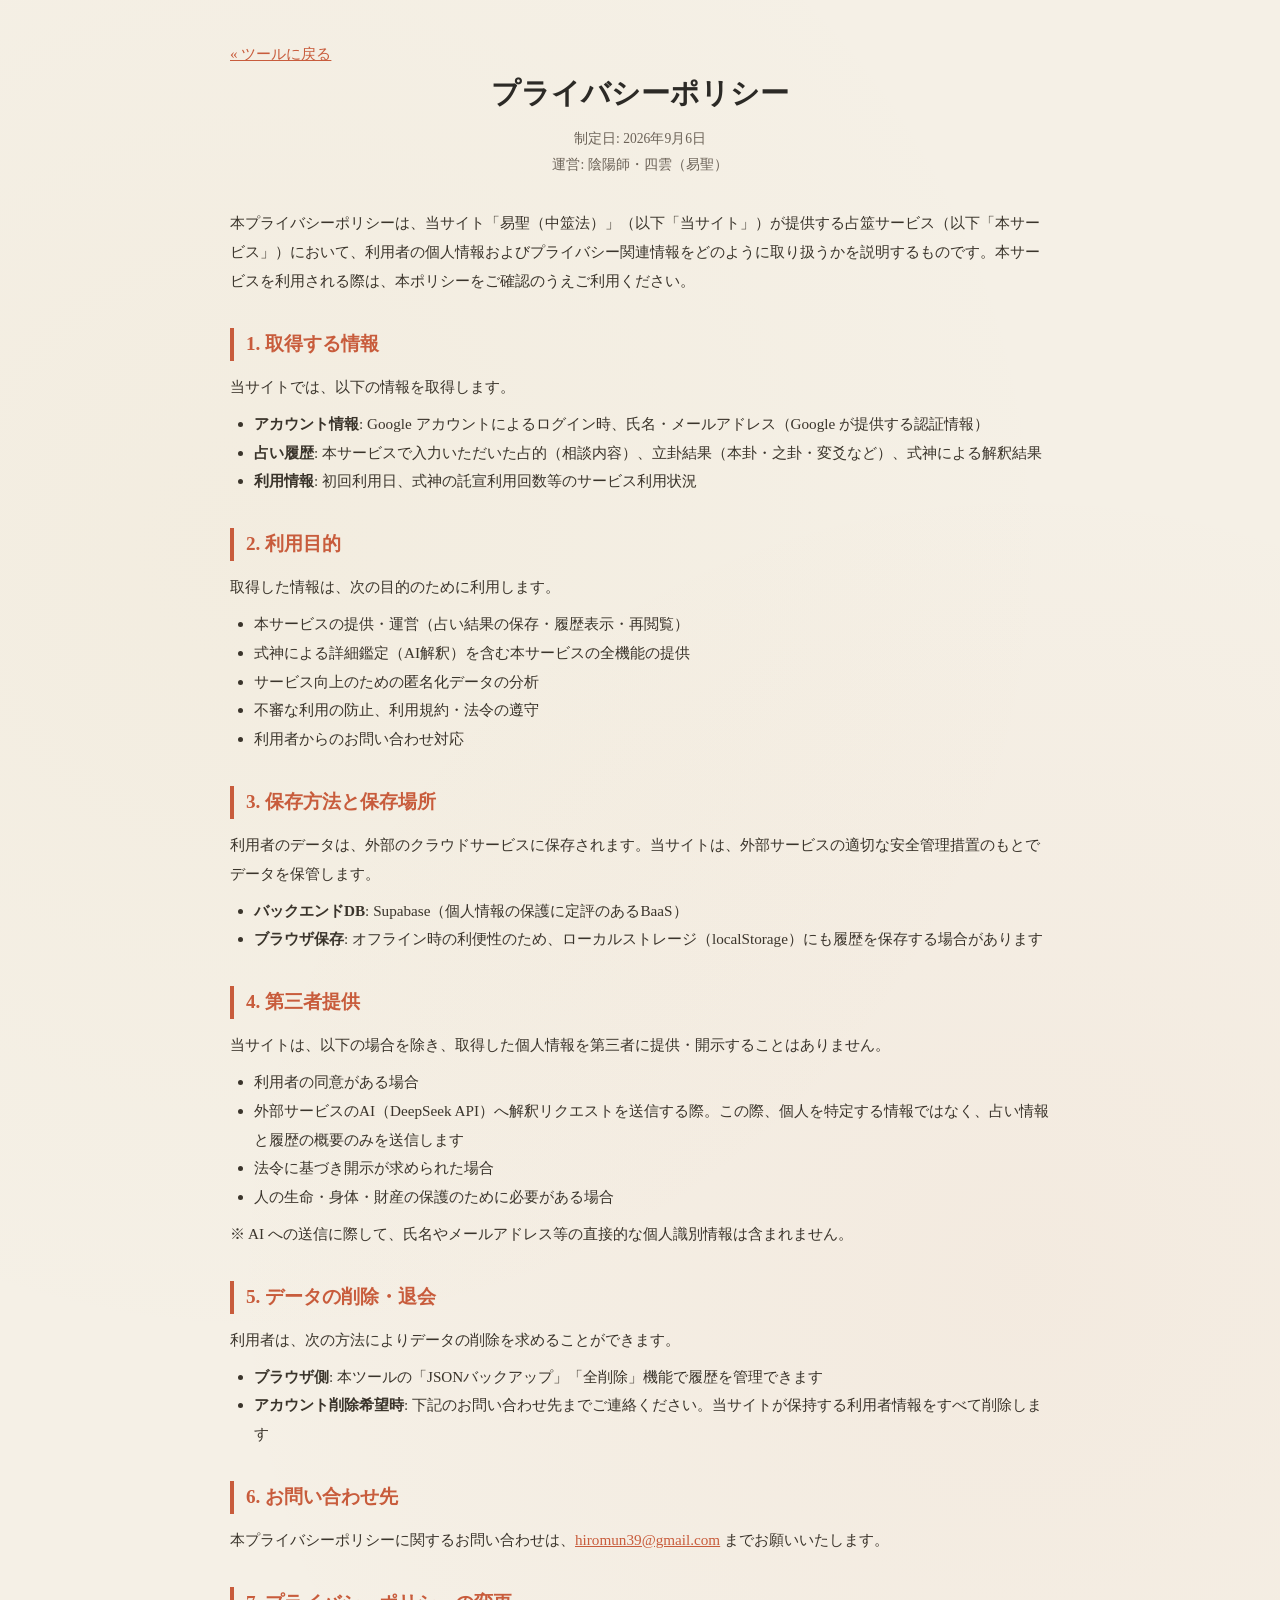
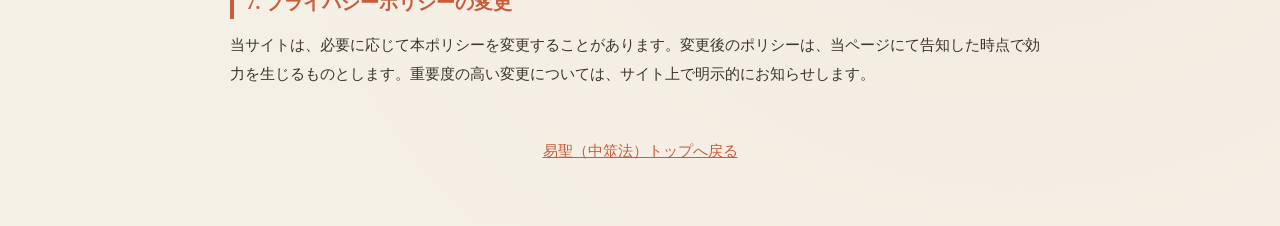
==== privacy.html @ 3078b466 "Google OAuth公開対応: プライバシーポリシー・利用規約ページ追加、フッターリンク追加" ====
<!DOCTYPE html>
<html lang="ja">
<head>
<meta charset="UTF-8">
<meta name="viewport" content="width=device-width, initial-scale=1.0">
<title>プライバシーポリシー - 易聖（中筮法）</title>
<link rel="stylesheet" href="css/style.css">
</head>
<body>
<div class="legal-page">
<p><a href="./">&laquo; ツールに戻る</a></p>
<h1>プライバシーポリシー</h1>
<p class="updated">制定日: 2026年9月6日<br>運営: 陰陽師・四雲（易聖）</p>
<p>本プライバシーポリシーは、当サイト「易聖（中筮法）」（以下「当サイト」）が提供する占筮サービス（以下「本サービス」）において、利用者の個人情報およびプライバシー関連情報をどのように取り扱うかを説明するものです。本サービスを利用される際は、本ポリシーをご確認のうえご利用ください。</p>
<h2>1. 取得する情報</h2>
<p>当サイトでは、以下の情報を取得します。</p>
<ul>
<li><strong>アカウント情報</strong>: Google アカウントによるログイン時、氏名・メールアドレス（Google が提供する認証情報）</li>
<li><strong>占い履歴</strong>: 本サービスで入力いただいた占的（相談内容）、立卦結果（本卦・之卦・変爻など）、式神による解釈結果</li>
<li><strong>利用情報</strong>: 初回利用日、式神の託宣利用回数等のサービス利用状況</li>
</ul>
<h2>2. 利用目的</h2>
<p>取得した情報は、次の目的のために利用します。</p>
<ul>
<li>本サービスの提供・運営（占い結果の保存・履歴表示・再閲覧）</li>
<li>式神による詳細鑑定（AI解釈）を含む本サービスの全機能の提供</li>
<li>サービス向上のための匿名化データの分析</li>
<li>不審な利用の防止、利用規約・法令の遵守</li>
<li>利用者からのお問い合わせ対応</li>
</ul>
<h2>3. 保存方法と保存場所</h2>
<p>利用者のデータは、外部のクラウドサービスに保存されます。当サイトは、外部サービスの適切な安全管理措置のもとでデータを保管します。</p>
<ul>
<li><strong>バックエンドDB</strong>: Supabase（個人情報の保護に定評のあるBaaS）</li>
<li><strong>ブラウザ保存</strong>: オフライン時の利便性のため、ローカルストレージ（localStorage）にも履歴を保存する場合があります</li>
</ul>
<h2>4. 第三者提供</h2>
<p>当サイトは、以下の場合を除き、取得した個人情報を第三者に提供・開示することはありません。</p>
<ul>
<li>利用者の同意がある場合</li>
<li>外部サービスのAI（DeepSeek API）へ解釈リクエストを送信する際。この際、個人を特定する情報ではなく、占い情報と履歴の概要のみを送信します</li>
<li>法令に基づき開示が求められた場合</li>
<li>人の生命・身体・財産の保護のために必要がある場合</li>
</ul>
<p>※ AI への送信に際して、氏名やメールアドレス等の直接的な個人識別情報は含まれません。</p>
<h2>5. データの削除・退会</h2>
<p>利用者は、次の方法によりデータの削除を求めることができます。</p>
<ul>
<li><strong>ブラウザ側</strong>: 本ツールの「JSONバックアップ」「全削除」機能で履歴を管理できます</li>
<li><strong>アカウント削除希望時</strong>: 下記のお問い合わせ先までご連絡ください。当サイトが保持する利用者情報をすべて削除します</li>
</ul>
<h2>6. お問い合わせ先</h2>
<p>本プライバシーポリシーに関するお問い合わせは、<a href="mailto:hiromun39@gmail.com">hiromun39@gmail.com</a> までお願いいたします。</p>
<h2>7. プライバシーポリシーの変更</h2>
<p>当サイトは、必要に応じて本ポリシーを変更することがあります。変更後のポリシーは、当ページにて告知した時点で効力を生じるものとします。重要度の高い変更については、サイト上で明示的にお知らせします。</p>
<p class="back-link"><a href="./">易聖（中筮法）トップへ戻る</a></p>
</div>
</body>
</html>
---- css/style.css ----
/* ============ 法務ページ（プライバシー・規約） ============ */
.legal-page { max-width: 860px; margin: 0 auto; padding: 40px 20px 60px; }
.legal-page h1 { text-align: center; color: var(--sumi); font-size: 1.8em; margin-bottom: 8px; }
.legal-page .updated { text-align: center; color: var(--text-sub); font-size: 0.85em; margin-bottom: 32px; }
.legal-page h2 { color: var(--shu); font-size: 1.2em; margin-top: 32px; margin-bottom: 12px; border-left: 4px solid var(--shu); padding-left: 12px; }
.legal-page p, .legal-page li { color: var(--text); font-size: 0.95em; line-height: 1.9; }
.legal-page ul { padding-left: 24px; margin: 8px 0; }
.legal-page a { color: var(--shu); }
.legal-page .back-link { display: block; text-align: center; margin-top: 48px; }

/* =========================================
   中筮法 - 和風スタイル
   墨・朱・金を基調とした落ち着いたデザイン
   ========================================= */

:root {
  --sumi: #2c2a26;        /* 墨 */
  --sumi-light: #4a453e;
  --shu: #c85c3c;         /* 朱 */
  --kin: #b8963e;         /* 金 */
  --washi: #f5f0e6;       /* 和紙 */
  --washi-dark: #e8e0d0;
  --text: #3a342b;
  --text-sub: #6b6257;
  --hen: #a82b2b;         /* 変爻色 */
  --good: #2d6a4f;        /* 吉 */
  --bad: #a82b2b;         /* 凶 */
}

* {
  margin: 0;
  padding: 0;
  box-sizing: border-box;
}

body {
  font-family: "Hiragino Mincho ProN", "Yu Mincho", "MS Mincho", serif;
  background-color: var(--washi);
  background-image:
    radial-gradient(circle at 20% 30%, rgba(184,150,62,0.04) 0%, transparent 50%),
    radial-gradient(circle at 80% 70%, rgba(200,92,60,0.04) 0%, transparent 50%);
  color: var(--text);
  line-height: 1.7;
  min-height: 100vh;
}

.container {
  max-width: 860px;
  margin: 0 auto;
  padding: 20px 16px 60px;
}

/* ---------- ヘッダー ---------- */
.header {
  display: flex;
  align-items: center;
  justify-content: space-between;
  flex-wrap: wrap;
  gap: 10px;
  text-align: center;
  padding: 40px 20px 30px;
  border-bottom: 2px solid var(--sumi);
  margin-bottom: 30px;
  position: relative;
}

.header::after {
  content: "";
  position: absolute;
  bottom: -2px;
  left: 50%;
  transform: translateX(-50%);
  width: 60px;
  height: 4px;
  background: var(--shu);
}

.header-title {
  flex: 1;
  min-width: 200px;
}

.title {
  display: flex;
  align-items: baseline;
  justify-content: flex-start;
  gap: 20px;
  color: var(--sumi);
  font-weight: 700;
}

/* 商標（易聖）：左端・大きく・朱色 */
.brand-name {
  font-size: 2.7rem;
  letter-spacing: 0.4em;
  color: var(--shu);
  font-weight: 700;
  line-height: 1;
}

/* サービス名（中筮法）：易聖より小さく・色は墨のまま */
.title-sub {
  font-size: 1.6rem;
  letter-spacing: 0.5em;
  text-indent: 0.5em; /* 字間補正 */
  color: var(--sumi);
  font-weight: 700;
  line-height: 1.2;
}

.subtitle {
  margin-top: 8px;
  font-size: 0.95rem;
  color: var(--text-sub);
  letter-spacing: 0.2em;
}

.auth-area {
  display: flex;
  align-items: center;
  gap: 8px;
  flex-shrink: 0;
}

.auth-user {
  font-size: 0.85rem;
  color: var(--text);
  background: var(--washi-dark);
  border: 1px solid var(--kin);
  border-radius: 20px;
  padding: 4px 12px;
}

.btn-auth {
  background: var(--kin);
  color: #fff;
  border: none;
  border-radius: 20px;
  padding: 6px 16px;
  font-size: 0.9rem;
  cursor: pointer;
  transition: opacity 0.2s;
}

.btn-auth:hover {
  opacity: 0.85;
}

.btn-auth-out {
  background: transparent;
  color: var(--text-sub);
  border: 1px solid var(--text-sub);
  border-radius: 20px;
  padding: 6px 16px;
  font-size: 0.9rem;
  cursor: pointer;
  transition: opacity 0.2s;
}

.btn-auth-out:hover {
  opacity: 0.7;
}

/* ---------- データステータス ---------- */
.data-status {
  text-align: center;
  font-size: 0.85rem;
  color: var(--text-sub);
  margin-bottom: 20px;
}

.data-status.loaded {
  color: var(--good);
}

/* ---------- 占的入力 ---------- */
.fortune-input {
  margin-bottom: 20px;
  padding: 14px 16px;
  background: var(--washi);
  border: 1px solid var(--washi-dark);
  border-radius: 6px;
}

.fortune-input label {
  display: block;
  font-size: 0.95rem;
  color: var(--text);
  margin-bottom: 8px;
  letter-spacing: 0.08em;
}

.fortune-input .input-note {
  font-size: 0.8rem;
  color: var(--text-sub);
  margin-left: 6px;
}

.fortune-input textarea {
  width: 100%;
  min-height: 70px;
  padding: 10px 12px;
  border: 1px solid var(--washi-dark);
  border-radius: 6px;
  font-family: inherit;
  font-size: 0.95rem;
  line-height: 1.7;
  background: #fffef9;
  color: var(--text);
  resize: vertical;
  transition: border-color 0.2s;
}

.fortune-input textarea:focus {
  outline: none;
  border-color: var(--shu);
  box-shadow: 0 0 0 2px rgba(200,92,60,0.1);
}

.input-counter {
  text-align: right;
  font-size: 0.8rem;
  color: var(--text-sub);
  margin-top: 6px;
}

.input-counter.near-limit {
  color: var(--shu);
}

/* ---------- セクション ---------- */
.section {
  background: #fffef9;
  border: 1px solid var(--washi-dark);
  border-radius: 8px;
  padding: 24px 28px;
  margin-bottom: 28px;
  box-shadow: 0 2px 8px rgba(44,42,38,0.06);
}

.section h2 {
  font-size: 1.3rem;
  color: var(--sumi);
  border-left: 4px solid var(--shu);
  padding-left: 12px;
  margin-bottom: 18px;
  letter-spacing: 0.15em;
}

.section h3 {
  font-size: 1.05rem;
  color: var(--sumi);
  margin: 20px 0 10px;
}

.section p {
  margin-bottom: 12px;
}

/* ---------- 説明テーブル ---------- */
.rule-table {
  overflow-x: auto;
  margin-top: 16px;
}

.rule-table table {
  width: 100%;
  max-width: 420px;
  margin: 0 auto;
  border-collapse: collapse;
  font-size: 0.95rem;
}

.rule-table th {
  background: var(--sumi);
  color: #f5f0e6;
  padding: 8px 12px;
  font-weight: normal;
}

.rule-table td {
  border: 1px solid var(--washi-dark);
  padding: 8px 12px;
  text-align: center;
}

.rule-table th:first-child {
  border-radius: 4px 0 0 0;
}

.hen {
  color: var(--hen);
  font-weight: bold;
}

/* ---------- コインエリア ---------- */
.coin-area {
  display: flex;
  align-items: center;
  justify-content: center;
  gap: 24px;
  padding: 20px;
  min-height: 140px;
  flex-wrap: wrap;
}

.coins {
  display: flex;
  gap: 12px;
}

.coin {
  width: 60px;
  height: 60px;
  border-radius: 50%;
  background: radial-gradient(circle at 35% 30%, #d4b860, #a88330 70%);
  border: 3px solid #8a6a20;
  display: flex;
  align-items: center;
  justify-content: center;
  font-size: 1.2rem;
  font-weight: bold;
  color: #5a4a10;
  box-shadow: 0 4px 8px rgba(0,0,0,0.25), inset 0 2px 4px rgba(255,255,255,0.3);
  transition: transform 0.1s;
}

.coin.flipping {
  animation: coin-flip 0.5s ease-in-out;
}

.coin.head {
  background: radial-gradient(circle at 35% 30%, #e8d070, #b8963e 70%);
}

.coin.tail {
  background: radial-gradient(circle at 35% 30%, #8a8a80, #5a5a50 70%);
}

@keyframes coin-flip {
  0% { transform: rotateY(0deg) scale(1); }
  50% { transform: rotateY(360deg) scale(0.8); }
  100% { transform: rotateY(720deg) scale(1); }
}

.yao-result {
  font-size: 2.2rem;
  min-width: 80px;
  text-align: center;
  border: 2px solid var(--washi-dark);
  border-radius: 8px;
  padding: 8px 16px;
  background: var(--washi);
  color: var(--text-sub);
  transition: all 0.3s;
}

.yao-result.active {
  border-color: var(--shu);
  color: var(--sumi);
  box-shadow: 0 2px 12px rgba(200,92,60,0.15);
}

/* ---------- ボタン ---------- */
.controls {
  display: flex;
  justify-content: center;
  gap: 12px;
  margin-top: 16px;
  flex-wrap: wrap;
}

.btn {
  font-family: inherit;
  font-size: 1rem;
  padding: 12px 28px;
  border: none;
  border-radius: 6px;
  cursor: pointer;
  transition: all 0.2s;
  letter-spacing: 0.1em;
}

.btn:disabled {
  opacity: 0.4;
  cursor: not-allowed;
}

.btn-primary {
  background: var(--shu);
  color: #fff;
  box-shadow: 0 3px 6px rgba(200,92,60,0.3);
}

.btn-primary:hover:not(:disabled) {
  background: #b04e30;
  transform: translateY(-1px);
}

.btn-secondary {
  background: var(--washi-dark);
  color: var(--text);
}

.btn-secondary:hover:not(:disabled) {
  background: #d8d0c0;
}

.btn-reset {
  background: #e8e0d0;
  color: var(--text-sub);
}

.btn-reset:hover:not(:disabled) {
  background: #d8d0c0;
}

.btn-ai {
  background: var(--kin);
  color: #fff;
}

.btn-ai:hover:not(:disabled) {
  background: #a0822e;
}

/* ---------- 進捗表示 ---------- */
.progress {
  margin-top: 24px;
}

.progress-label {
  text-align: center;
  font-size: 0.85rem;
  color: var(--text-sub);
  margin-bottom: 8px;
  letter-spacing: 0.2em;
}

.yao-slots {
  display: flex;
  justify-content: center;
  gap: 6px;
  flex-wrap: wrap;
}

.yao-slot {
  width: 56px;
  height: 40px;
  border: 1px solid var(--washi-dark);
  background: #fffef9;
  border-radius: 4px;
  display: flex;
  flex-direction: column;
  align-items: center;
  justify-content: center;
  font-size: 0.7rem;
  color: var(--text-sub);
  transition: all 0.3s;
}

.yao-slot .bar {
  width: 28px;
  height: 8px;
  border-radius: 2px;
  margin: 3px 0;
}

.yao-slot .bar.old {
  background: var(--hen);
  position: relative;
}

.yao-slot .bar.old::after {
  content: "●";
  position: absolute;
  right: -6px;
  top: 50%;
  transform: translateY(-50%);
  font-size: 8px;
  color: var(--hen);
}

.yao-slot.filled {
  border-color: var(--sumi);
  background: var(--washi);
}

/* ---------- 結果表示 ---------- */
.result-card {
  border: 1px solid var(--washi-dark);
  border-radius: 8px;
  padding: 20px;
  margin-bottom: 16px;
  background: #fffef9;
}

.result-card h3 {
  color: var(--shu);
  border-bottom: 1px solid var(--washi-dark);
  padding-bottom: 8px;
  margin-bottom: 12px;
}

.kua-header {
  display: flex;
  align-items: center;
  gap: 16px;
  margin-bottom: 8px;
}

.kua-symbol {
  font-size: 2.2rem;
  line-height: 1;
}

.kua-name {
  font-size: 1.3rem;
  font-weight: bold;
  color: var(--sumi);
}

.kua-number {
  font-size: 0.8rem;
  color: var(--text-sub);
  background: var(--washi);
  padding: 2px 10px;
  border-radius: 10px;
}

.kua-line {
  font-family: monospace;
  font-size: 1.1rem;
  letter-spacing: 0.3em;
  color: var(--text-sub);
  margin-top: 4px;
}

.yin-yang-info {
  display: flex;
  flex-direction: column;
  gap: 4px;
  font-size: 0.9rem;
}

.henyo-row {
  background: #faf6ee;
  border-left: 3px solid var(--hen);
  padding: 10px 14px;
  border-radius: 0 6px 6px 0;
  margin: 8px 0;
  font-size: 0.95rem;
  color: var(--hen);
}

/* ---------- 変卦グリッド ---------- */
.kua-grid {
  display: grid;
  grid-template-columns: 1fr;
  gap: 14px;
  margin-top: 12px;
}

@media (min-width: 640px) {
  .kua-grid {
    grid-template-columns: 1fr 1fr;
  }
}

/* ---------- 本卦 一言お告げ ---------- */
.kua-catch {
  background: linear-gradient(135deg, #faf3e3, #f5e8c8);
  border: 1px solid var(--kin);
  border-left: 4px solid var(--shu);
  border-radius: 6px;
  padding: 12px 14px;
  margin: 10px 0;
  font-size: 1rem;
  font-weight: bold;
  color: var(--sumi);
}

/* ---------- AIモック解釈 ---------- */
.ai-mock {
  line-height: 1.9;
}

.ai-mock p {
  margin-bottom: 10px;
}

.ai-kami {
  font-size: 1.2rem;
  font-weight: bold;
  color: var(--shu);
  border-bottom: 2px solid var(--kin);
  padding-bottom: 8px;
  margin-bottom: 14px !important;
  letter-spacing: 0.15em;
}

.ai-lead {
  font-size: 1.05rem;
  font-weight: bold;
  color: var(--sumi);
}

.ai-catch {
  background: #faf3e3;
  border-left: 3px solid var(--kin);
  padding: 8px 12px;
  border-radius: 0 6px 6px 0;
  font-weight: bold;
  color: var(--sumi);
}

.ai-kambun {
  font-size: 1.1rem;
  font-weight: bold;
  color: var(--sumi);
  font-style: italic;
}

.ai-gendai {
  color: var(--text-sub);
}

.ai-yao {
  background: var(--washi);
  border-radius: 6px;
  padding: 12px 14px;
  margin: 10px 0;
}

.ai-yao-label {
  font-size: 0.85rem;
  color: var(--shu);
  font-weight: bold;
  margin-bottom: 4px;
}

.ai-future {
  background: #f0f7f0;
  border-left: 3px solid var(--good);
  padding: 10px 14px;
  border-radius: 0 6px 6px 0;
  font-weight: bold;
  color: var(--good);
  margin-top: 14px;
}

.ai-disclaimer {
  background: #faf6ee;
  border: 1px dashed var(--kin);
  border-radius: 6px;
  padding: 12px 14px;
  margin-top: 16px;
  font-size: 0.85rem;
  color: var(--text-sub);
  text-align: center;
}

.ai-disclaimer p {
  margin-bottom: 4px !important;
}

/* ---------- 変卦折りたたみ ---------- */
.henkaku-fold {
  margin-top: 8px;
}

.fold-toggle {
  width: 100%;
  font-family: inherit;
  font-size: 0.95rem;
  padding: 12px 16px;
  background: var(--washi);
  border: 1px solid var(--washi-dark);
  border-left: 4px solid var(--kin);
  border-radius: 6px;
  cursor: pointer;
  color: var(--text);
  text-align: left;
  letter-spacing: 0.08em;
  transition: background 0.2s;
}

.fold-toggle:hover {
  background: #f0ead9;
}

.fold-icon {
  display: inline-block;
  margin-right: 6px;
  color: var(--kin);
  transition: transform 0.2s;
}

.fold-body {
  margin-top: 4px;
  display: none; /* 初期状態では折りたたむ */
}

/* ---------- 神託見出し ---------- */
.yaoji-oracle {
  background: linear-gradient(135deg, #faf3e3, #f5e8c8);
  border: 1px solid var(--kin);
  border-radius: 6px;
  padding: 10px 16px;
  margin: 12px 0;
  font-size: 1.05rem;
  font-weight: bold;
  color: var(--sumi);
  text-align: center;
  letter-spacing: 0.1em;
}

/* ---------- 爻辞 ---------- */
.yaoji-card {
  border: 1px solid var(--washi-dark);
  border-radius: 8px;
  padding: 18px;
  margin-bottom: 12px;
  background: #fffef9;
}

.yaoji-card.main {
  border-left: 4px solid var(--shu);
}

.yaoji-card.jun {
  border-left: 4px solid var(--kin);
  opacity: 0.9;
}

.yaoji-label {
  font-size: 0.85rem;
  color: var(--text-sub);
  margin-bottom: 6px;
}

.yaoji-kambun {
  font-size: 1.1rem;
  font-weight: bold;
  color: var(--sumi);
  margin-bottom: 6px;
  line-height: 1.8;
}

.yaoji-yakubun {
  font-size: 0.95rem;
  color: var(--text);
  margin-bottom: 4px;
}

.yaoji-gendai {
  font-size: 0.9rem;
  color: var(--text-sub);
}

.yaoji-rule {
  background: #faf6ee;
  border: 1px dashed var(--kin);
  border-radius: 6px;
  padding: 12px 16px;
  font-size: 0.9rem;
  color: var(--text);
  margin-bottom: 16px;
}

/* ---------- AIエリア ---------- */
.ai-setting {
  display: flex;
  gap: 10px;
  align-items: center;
  flex-wrap: wrap;
  margin-bottom: 16px;
}

.ai-setting label {
  font-size: 0.9rem;
  color: var(--text-sub);
  white-space: nowrap;
}

.ai-setting input,
.ai-setting select {
  flex: 1;
  min-width: 200px;
  padding: 10px 12px;
  border: 1px solid var(--washi-dark);
  border-radius: 6px;
  font-family: inherit;
  background: #fffef9;
}

.ai-credit {
  margin: 10px 0;
}

.ai-credit-free {
  display: block;
  background: #f0f7f0;
  border-left: 3px solid var(--good);
  padding: 8px 12px;
  border-radius: 0 6px 6px 0;
  color: var(--good);
  font-weight: bold;
  font-size: 0.9rem;
}

.ai-credit-used {
  display: block;
  background: #faf6ee;
  border-left: 3px solid var(--kin);
  padding: 8px 12px;
  border-radius: 0 6px 6px 0;
  color: var(--text-sub);
  font-size: 0.9rem;
}

.ai-error {
  color: var(--bad);
  font-weight: bold;
  margin-bottom: 8px;
}

.ai-output {
  background: var(--washi);
  border-radius: 8px;
  padding: 20px;
  font-size: 0.95rem;
  min-height: 120px;
}

.ai-output .hint {
  color: var(--text-sub);
  font-size: 0.85rem;
  text-align: center;
}

/* ---------- バッジ ---------- */
.badge {
  display: inline-block;
  background: var(--kin);
  color: #fff;
  font-size: 0.65rem;
  padding: 1px 8px;
  border-radius: 8px;
  vertical-align: middle;
  margin-left: 6px;
  letter-spacing: 0.1em;
}

/* ---------- フッター ---------- */
.footer {
  text-align: center;
  color: var(--text-sub);
  font-size: 0.8rem;
  margin-top: 40px;
  padding-top: 20px;
  border-top: 1px solid var(--washi-dark);
}

.footer-links {
  margin-bottom: 8px;
}

.footer-links a {
  color: var(--shu);
  text-decoration: none;
}

.footer-links a:hover {
  text-decoration: underline;
}

/* ---------- 一般モード：説明の折りたたみ ---------- */
.collapsible-head {
  cursor: pointer;
  user-select: none;
  margin-bottom: 0 !important;
}

.fold-icon-sm {
  display: inline-block;
  margin-left: 8px;
  color: var(--kin);
  font-size: 0.9rem;
  transition: transform 0.2s;
}

.fold-icon-sm.open {
  transform: rotate(180deg);
}

#intro-simple-body {
  padding-top: 14px;
}

.intro-note {
  font-size: 0.85rem;
  color: var(--text-sub);
  margin-top: 4px;
}

/* ---------- 一般モード：結果（卦ビジュアル） ---------- */
.simple-result {
  text-align: center;
}

.simple-kua-panel {
  border: 2px solid var(--washi-dark);
  border-radius: 12px;
  padding: 24px 20px;
  margin-bottom: 16px;
  background: linear-gradient(180deg, #fdfaf3, #f5efe0);
  position: relative;
}

.simple-kua-panel.honkaku {
  border-color: var(--kin);
  box-shadow: 0 4px 16px rgba(184,150,62,0.15);
}

.simple-kua-panel.shikaku {
  border-color: var(--shu);
  box-shadow: 0 4px 16px rgba(200,92,60,0.12);
}

.simple-kua-symbol {
  font-size: 4.5rem;
  line-height: 1;
  display: block;
  margin-bottom: 8px;
}

.simple-kua-label {
  font-size: 0.9rem;
  color: var(--text-sub);
  letter-spacing: 0.15em;
  margin-bottom: 4px;
}

.simple-kua-panel.honkaku .simple-kua-label {
  color: var(--kin);
  font-weight: bold;
}

.simple-kua-panel.shikaku .simple-kua-label {
  color: var(--shu);
  font-weight: bold;
}

.simple-kua-name {
  font-size: 1.8rem;
  font-weight: bold;
  color: var(--sumi);
  margin-bottom: 2px;
}

.simple-kua-number {
  font-size: 0.85rem;
  color: var(--text-sub);
  background: var(--washi-dark);
  display: inline-block;
  padding: 2px 12px;
  border-radius: 10px;
  margin-bottom: 12px;
}

.simple-kua-catch {
  font-size: 1rem;
  font-weight: bold;
  color: var(--sumi);
  background: rgba(184,150,62,0.1);
  border-left: 4px solid var(--kin);
  padding: 8px 14px;
  border-radius: 0 6px 6px 0;
  margin: 8px auto 12px;
  max-width: 360px;
}

.simple-kua-junsei {
  font-size: 0.9rem;
  color: var(--text-sub);
  margin-bottom: 12px;
}

/* 六爻の縦表示 */
.simple-yao-list {
  display: flex;
  flex-direction: column; /* 上爻が上、初爻が下 */
  align-items: center;
  gap: 6px;
  margin: 12px auto;
  max-width: 220px;
}

.simple-yao {
  display: flex;
  align-items: center;
  gap: 8px;
}

.simple-yao-bar {
  width: 72px;
  height: 14px;
  border-radius: 3px;
  position: relative;
}

.simple-yao-bar.yang {
  background: var(--sumi);
}

.simple-yao-bar.yin {
  background: #c8c0b0;
}

.simple-yao-bar.henyo {
  outline: 2px solid var(--hen);
  outline-offset: 2px;
}

.simple-yao-bar.henyo::after {
  content: "◆";
  position: absolute;
  right: -20px;
  top: 50%;
  transform: translateY(-50%);
  color: var(--hen);
  font-size: 12px;
}

.simple-yao-name {
  font-size: 0.75rem;
  color: var(--text-sub);
  min-width: 42px;
  text-align: right;
}

.simple-yao-parenthesis {
  font-size: 0.7rem;
  color: var(--text-sub);
  min-width: 14px;
}

/* 変化の矢印 */
.simple-arrow {
  font-size: 2rem;
  color: var(--kin);
  margin: 8px 0;
  text-align: center;
}

.simple-arrow-label {
  font-size: 0.8rem;
  color: var(--text-sub);
  text-align: center;
  margin-bottom: 8px;
}

/* 変卦の簡素表示（一般モード） */
.simple-henkaku-fold {
  margin-top: 16px;
  border-top: 1px dashed var(--washi-dark);
  padding-top: 12px;
}

.simple-fold-toggle {
  width: 100%;
  font-family: inherit;
  font-size: 0.95rem;
  padding: 12px 16px;
  background: var(--washi);
  border: 1px solid var(--washi-dark);
  border-left: 4px solid var(--kin);
  border-radius: 6px;
  cursor: pointer;
  color: var(--text);
  text-align: center;
  letter-spacing: 0.08em;
  transition: background 0.2s;
}

.simple-fold-toggle:hover {
  background: #f0ead9;
}

.simple-fold-body {
  margin-top: 12px;
  display: none;
}

.simple-henkaku-grid {
  display: grid;
  grid-template-columns: 1fr;
  gap: 10px;
}

@media (min-width: 640px) {
  .simple-henkaku-grid {
    grid-template-columns: 1fr 1fr 1fr;
  }
}

.simple-henkaku-card {
  border: 1px solid var(--washi-dark);
  border-radius: 8px;
  padding: 12px 14px;
  background: #fffef9;
  text-align: center;
}

.simple-henkaku-card h4 {
  font-size: 0.85rem;
  color: var(--text-sub);
  margin-bottom: 6px;
  letter-spacing: 0.1em;
}

.simple-henkaku-symbol {
  font-size: 2rem;
  line-height: 1;
  display: block;
  margin-bottom: 4px;
}

.simple-henkaku-name {
  font-size: 1.1rem;
  font-weight: bold;
  color: var(--sumi);
  margin-bottom: 2px;
}

.simple-henkaku-num {
  font-size: 0.75rem;
  color: var(--text-sub);
  margin-bottom: 8px;
}

.simple-henkaku-gendai {
  font-size: 0.85rem;
  color: var(--text);
  line-height: 1.6;
  margin-bottom: 8px;
}

.simple-henkaku-voice {
  font-size: 0.85rem;
  color: var(--kin);
  font-weight: bold;
  font-style: italic;
  border-top: 1px dashed var(--washi-dark);
  padding-top: 6px;
}

.simple-henkaku-note {
  font-size: 0.8rem;
  color: var(--text-sub);
  margin-top: 10px;
  text-align: center;
}

/* ---------- 一般モード：お告げ（現代語訳を大きく） ---------- */
.simple-yaoji-card {
  border: 1px solid var(--washi-dark);
  border-radius: 10px;
  padding: 20px;
  margin-bottom: 14px;
  background: #fffef9;
}

.simple-yaoji-card.main {
  border-left: 5px solid var(--shu);
  background: linear-gradient(135deg, #fffef9, #fdf6f2);
}

.simple-yaoji-card.jun {
  border-left: 5px solid var(--kin);
  opacity: 0.95;
}

.simple-yaoji-label {
  font-size: 0.85rem;
  color: var(--text-sub);
  margin-bottom: 8px;
  letter-spacing: 0.1em;
}

.simple-yaoji-gendai {
  font-size: 1.25rem;
  font-weight: bold;
  color: var(--sumi);
  line-height: 1.8;
  margin-bottom: 10px;
}

.simple-yaoji-divider {
  border: none;
  border-top: 1px dashed var(--washi-dark);
  margin: 10px 0;
}

.simple-yaoji-orthodox {
  font-size: 0.9rem;
  color: var(--text);
  line-height: 1.8;
  margin-bottom: 4px;
}

.simple-yaoji-orthodox-label {
  font-size: 0.75rem;
  color: var(--text-sub);
  display: inline-block;
  background: var(--washi);
  padding: 1px 8px;
  border-radius: 8px;
  margin-right: 6px;
}

.simple-yaoji-voice {
  font-size: 1rem;
  color: var(--kin);
  font-weight: bold;
  font-style: italic;
  margin-top: 10px;
  background: #faf3e3;
  border-left: 3px solid var(--kin);
  padding: 8px 14px;
  border-radius: 0 6px 6px 0;
}

.simple-yaoji-rule {
  background: #faf6ee;
  border: 1px dashed var(--kin);
  border-radius: 6px;
  padding: 12px 16px;
  font-size: 0.9rem;
  color: var(--text);
  margin-bottom: 16px;
}

/* ---------- モード切替 ---------- */
.mode-switch {
  display: flex;
  align-items: center;
  justify-content: center;
  gap: 12px;
  margin-bottom: 12px;
  flex-wrap: wrap;
}

.mode-switch-label {
  font-size: 0.85rem;
  color: var(--text-sub);
}

.btn-mode {
  background: transparent;
  color: var(--text-sub);
  border: 1px solid var(--washi-dark);
  border-radius: 20px;
  padding: 6px 16px;
  font-size: 0.85rem;
  cursor: pointer;
  transition: all 0.2s;
}

.btn-mode:hover {
  background: var(--washi-dark);
  color: var(--text);
}

.btn-mode.academic {
  border-color: var(--kin);
  color: var(--kin);
}

/* ---------- アイアリーナ ---------- */
.ai-intro {
  font-size: 0.9rem;
  color: var(--text-sub);
  margin-bottom: 14px;
}

.ai-login-note {
  font-size: 0.85rem;
  color: var(--text-sub);
  margin: 0;
  line-height: 1.6;
}

/* ---------- 儀式ノート ---------- */
.ceremony-note {
  text-align: center;
  font-size: 0.9rem;
  color: var(--kin);
  background: #faf3e3;
  border: 1px solid var(--kin);
  border-radius: 8px;
  padding: 12px 16px;
  margin-top: 16px;
  line-height: 1.8;
}

/* ---------- 履歴の視覚化（一般モード） ---------- */
.history-item-simple {
  display: flex;
  align-items: center;
  gap: 12px;
  background: #fffef9;
  border: 1px solid var(--washi-dark);
  border-radius: 8px;
  padding: 12px 14px;
  margin-bottom: 8px;
}

.history-item-simple:hover {
  border-color: var(--kin);
}

.history-symbol {
  font-size: 2rem;
  line-height: 1;
  flex-shrink: 0;
}

.history-info {
  flex: 1;
  min-width: 0;
}

.history-date-simple {
  font-size: 0.75rem;
  color: var(--text-sub);
}

.history-kua-simple {
  font-size: 0.95rem;
  font-weight: bold;
  color: var(--sumi);
  margin: 2px 0;
}

.history-arrow {
  color: var(--kin);
}

.history-fortune-simple {
  font-size: 0.85rem;
  color: var(--text);
  white-space: nowrap;
  overflow: hidden;
  text-overflow: ellipsis;
  max-width: 100%;
}

/* ---------- レスポンシブ ---------- */
@media (max-width: 480px) {
  .container {
    padding: 12px 10px 40px;
  }
  .section {
    padding: 16px 16px;
  }
  .title {
    gap: 12px;
  }
  .brand-name {
    font-size: 2.1rem;
  }
  .title-sub {
    font-size: 1.2rem;
  }
  .coin {
    width: 50px;
    height: 50px;
    font-size: 1rem;
  }
  .yao-result {
    font-size: 1.6rem;
  }
  .simple-kua-symbol {
    font-size: 3.5rem;
  }
  .simple-kua-name {
    font-size: 1.4rem;
  }
  .simple-yao-bar {
    width: 60px;
  }
  .simple-yaoji-gendai {
    font-size: 1.1rem;
  }
  .history-item-simple {
    flex-direction: column;
    align-items: flex-start;
  }
  .history-symbol {
    font-size: 1.6rem;
  }
}

/* ---------- テスト表示エリア ---------- */
.test-note {
  color: var(--text-sub);
  font-size: 0.9rem;
  margin-bottom: 10px;
}

.test-controls {
  display: flex;
  align-items: center;
  gap: 10px;
  flex-wrap: wrap;
  margin-bottom: 14px;
}

.test-controls select {
  padding: 6px 10px;
  font-family: inherit;
  font-size: 0.95rem;
  border: 1px solid var(--washi-dark);
  border-radius: 6px;
  background: #fff;
  color: var(--text);
  max-width: 280px;
}

.test-result {
  display: flex;
  flex-direction: column;
  gap: 12px;
}

.test-result .kua-header {
  display: flex;
  align-items: center;
  gap: 10px;
  margin-bottom: 8px;
}

/* ---------- 履歴エリア ---------- */
.history-note {
  color: var(--text-sub);
  font-size: 0.85rem;
  margin-bottom: 12px;
}

.history-controls {
  display: flex;
  gap: 10px;
  flex-wrap: wrap;
  margin-bottom: 14px;
}

.history-list {
  max-height: 400px;
  overflow-y: auto;
  border: 1px solid var(--washi-dark);
  border-radius: 8px;
  background: var(--washi);
  padding: 8px;
}

.history-empty {
  color: var(--text-sub);
  font-size: 0.9rem;
  text-align: center;
  padding: 20px !important;
}

.history-item {
  background: #fffef9;
  border: 1px solid var(--washi-dark);
  border-radius: 6px;
  padding: 12px 14px;
  margin-bottom: 8px;
}

.history-item:last-child {
  margin-bottom: 0;
}

.history-date {
  font-size: 0.8rem;
  color: var(--text-sub);
  margin-bottom: 4px;
}

.history-body {
  font-size: 0.95rem;
}

.history-kua {
  color: var(--sumi);
  margin-bottom: 4px;
  font-weight: bold;
}

.history-fortune {
  font-size: 0.85rem;
  color: var(--text);
  border-left: 3px solid var(--kin);
  padding: 4px 10px;
  margin-top: 4px;
  background: #faf6ee;
  border-radius: 0 4px 4px 0;
}

.history-count {
  font-size: 0.85rem;
  color: var(--text-sub);
  margin-bottom: 10px;
}

.history-ai {
  font-size: 0.85rem;
  color: var(--text);
  border-left: 3px solid var(--shu);
  padding: 6px 10px;
  margin-top: 6px;
  background: #fdf6f2;
  border-radius: 0 4px 4px 0;
  white-space: pre-wrap;
  word-break: break-word;
}
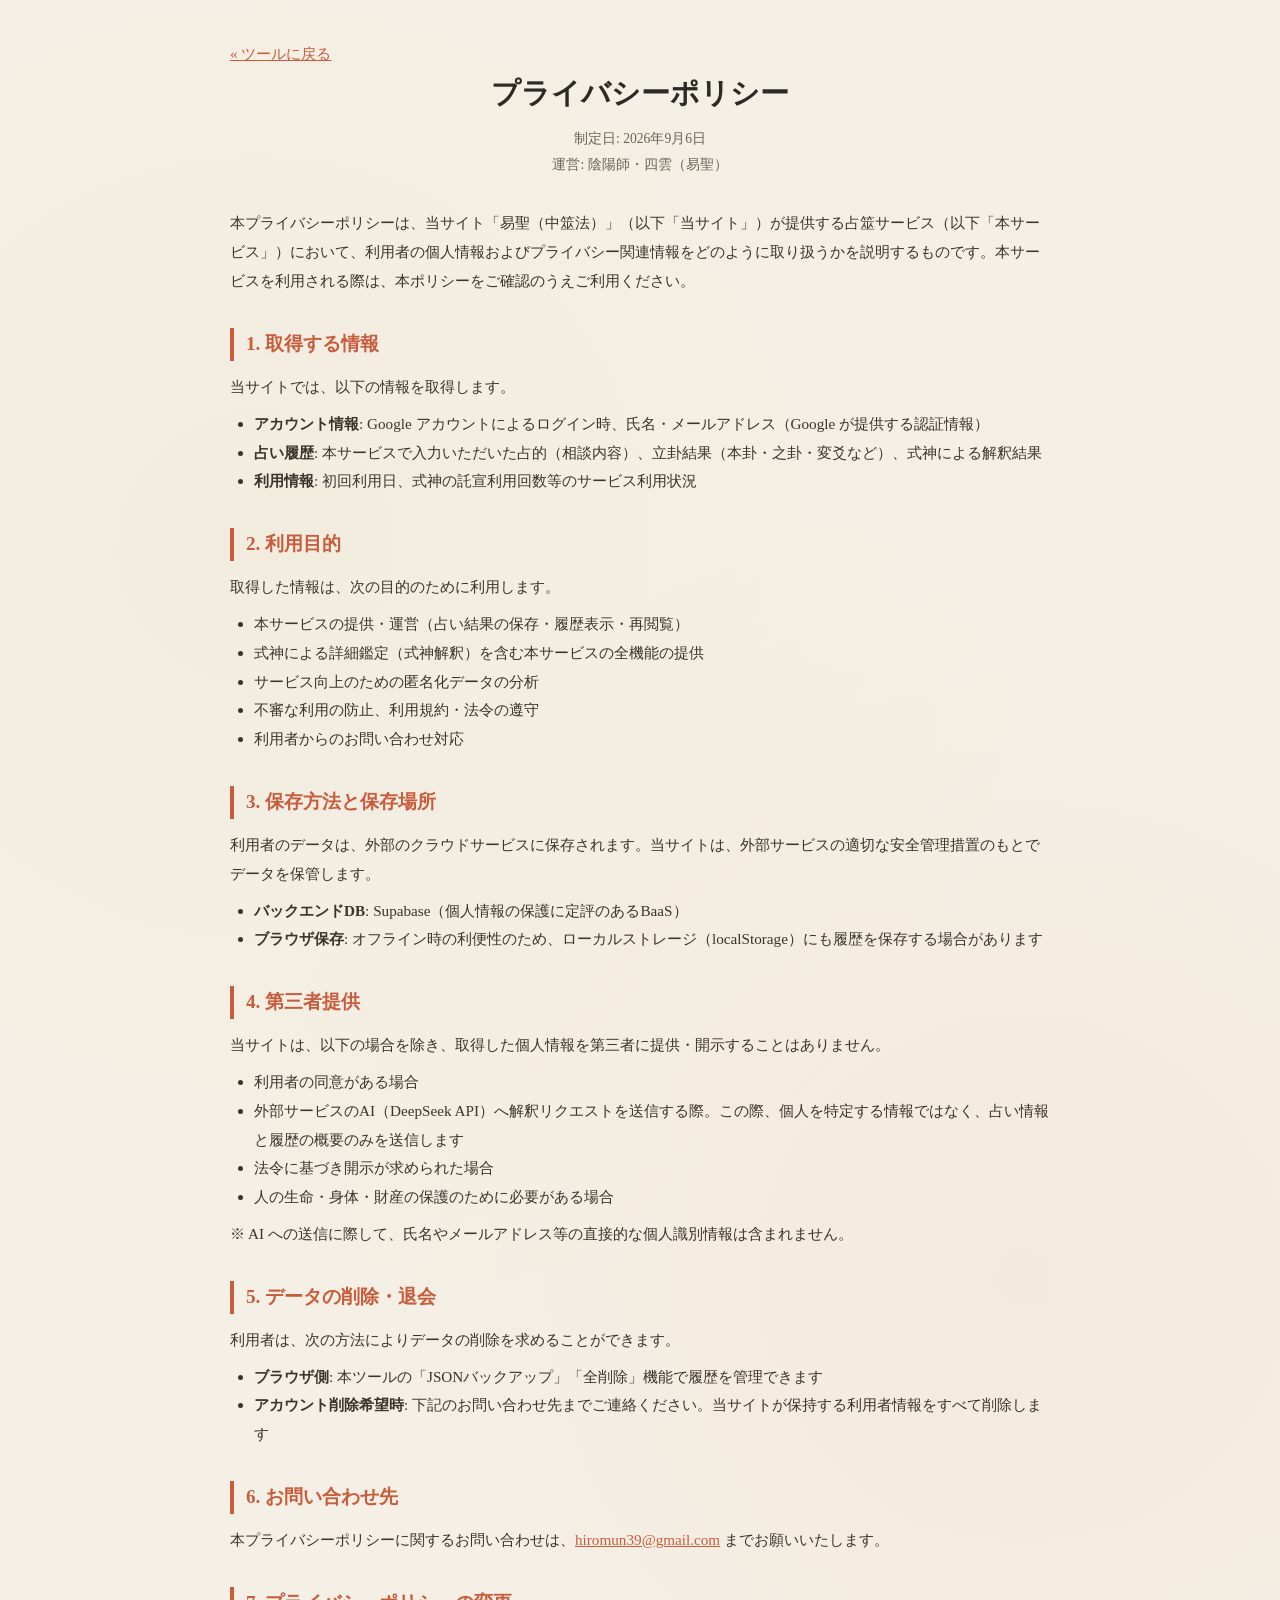
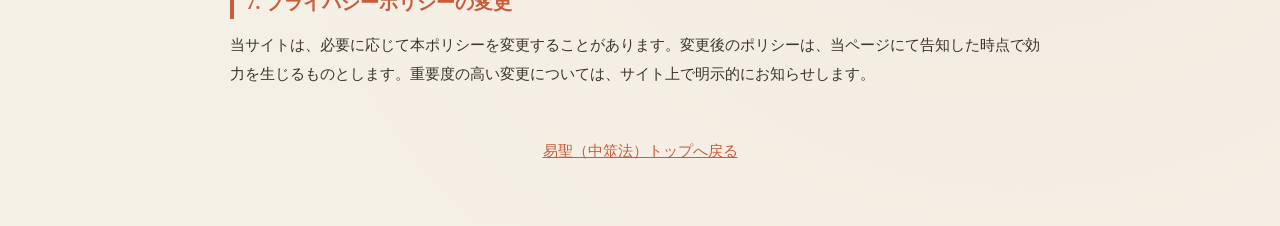
==== commit 7273a21f: "文言統一(式神解釈)・履歴の折りたたみ化・鑑定の再表示ボタン・LINE公式お問い合わせ導線を追加" ====
--- a/privacy.html
+++ b/privacy.html
@@ -23,7 +23,7 @@
 <p>取得した情報は、次の目的のために利用します。</p>
 <ul>
 <li>本サービスの提供・運営（占い結果の保存・履歴表示・再閲覧）</li>
-<li>式神による詳細鑑定（AI解釈）を含む本サービスの全機能の提供</li>
+<li>式神による詳細鑑定（式神解釈）を含む本サービスの全機能の提供</li>
 <li>サービス向上のための匿名化データの分析</li>
 <li>不審な利用の防止、利用規約・法令の遵守</li>
 <li>利用者からのお問い合わせ対応</li>
--- a/css/style.css
+++ b/css/style.css
@@ -1516,6 +1516,55 @@
   margin-bottom: 10px;
 }
 
+/* ---------- 式神解釈の折りたたみ（履歴） ---------- */
+/* 履歴では式神解釈を初期状態で畳んでおき、必要な時だけ開けるようにする。 */
+.history-ai-fold {
+  margin-top: 6px;
+}
+.history-ai-fold > summary {
+  display: inline-block;
+  cursor: pointer;
+  font-size: 0.8rem;
+  color: var(--shu);
+  background: #fdf6f2;
+  border: 1px solid #f0dcd2;
+  border-radius: 4px;
+  padding: 3px 10px;
+  list-style: none;
+  user-select: none;
+}
+.history-ai-fold > summary::-webkit-details-marker {
+  display: none;
+}
+.history-ai-fold > summary::before {
+  content: "▸ ";
+}
+.history-ai-fold[open] > summary::before {
+  content: "▾ ";
+}
+.history-ai-fold > summary:hover {
+  border-color: var(--shu);
+}
+
+/* ---------- 鑑定の再表示ボタン（履歴） ---------- */
+.history-replay-btn {
+  display: inline-block;
+  margin-top: 8px;
+  font-family: inherit;
+  font-size: 0.82rem;
+  color: var(--shu);
+  background: #fff;
+  border: 1px solid var(--shu);
+  border-radius: 6px;
+  padding: 5px 14px;
+  cursor: pointer;
+  transition: background 0.2s, color 0.2s;
+}
+.history-replay-btn:hover {
+  background: var(--shu);
+  color: #fff;
+}
+
 .history-ai {
   font-size: 0.85rem;
   color: var(--text);
@@ -1528,3 +1577,498 @@
   word-break: break-word;
 }
 
+/* =========================================
+   課金プランUI（Square Checkout 導線）
+   ========================================= */
+.billing-area {
+  margin-top: 24px;
+  padding: 20px 18px;
+  background: #faf5ea;
+  border: 1px solid var(--kin);
+  border-radius: 10px;
+}
+.billing-title {
+  color: var(--sumi);
+  font-size: 1.1rem;
+  margin-bottom: 8px;
+}
+.billing-note {
+  font-size: 0.88rem;
+  color: var(--text-sub);
+  margin-bottom: 16px;
+  line-height: 1.8;
+}
+.billing-status {
+  margin-bottom: 14px;
+}
+.billing-badge {
+  display: inline-block;
+  font-size: 0.85rem;
+  padding: 4px 12px;
+  margin: 4px 6px 4px 0;
+  border-radius: 20px;
+  background: #efe7d5;
+  color: var(--text);
+}
+.billing-badge.active { background: #e3efe7; color: var(--good); }
+.billing-badge.free { background: #fdf3df; color: var(--kin); }
+.billing-badge.credit { background: #f0e8f1; color: #7a5a8a; }
+.billing-badge.reserved { background: #eef2f7; color: #4a5b73; }
+.billing-period {
+  font-size: 0.85rem;
+  color: var(--text-sub);
+  margin-top: 6px;
+}
+.billing-plans {
+  display: flex;
+  gap: 14px;
+  flex-wrap: wrap;
+  margin-top: 14px;
+}
+.plan-card {
+  flex: 1 1 200px;
+  min-width: 200px;
+  padding: 18px 16px;
+  background: #fffdf7;
+  border: 1px solid #e5dcc8;
+  border-radius: 10px;
+  text-align: center;
+}
+.plan-card-recommend {
+  border: 2px solid var(--shu);
+}
+.plan-name {
+  font-size: 1.05rem;
+  font-weight: bold;
+  color: var(--sumi);
+  margin-bottom: 4px;
+}
+.plan-card-recommend .plan-name { color: var(--shu); }
+.plan-price {
+  font-size: 1.6rem;
+  font-weight: bold;
+  color: var(--kin);
+  margin: 6px 0;
+}
+.plan-unit { font-size: 0.85rem; font-weight: normal; color: var(--text-sub); }
+.plan-desc {
+  font-size: 0.8rem;
+  color: var(--text-sub);
+  margin-bottom: 14px;
+  line-height: 1.6;
+}
+.text-strong { color: var(--shu); font-weight: bold; }
+.btn-buy {
+  display: inline-block;
+  background: var(--shu);
+  color: #fff;
+  border: none;
+  padding: 10px 18px;
+  border-radius: 6px;
+  cursor: pointer;
+  font-size: 0.95rem;
+  font-weight: bold;
+  transition: opacity 0.2s;
+}
+.btn-buy:hover { opacity: 0.85; }
+.btn-buy:disabled { background: #cbb9a8; cursor: not-allowed; }
+.btn-cancel {
+  display: inline-block;
+  margin-top: 10px;
+  background: transparent;
+  color: var(--shu);
+  border: 1px solid var(--shu);
+  padding: 8px 16px;
+  border-radius: 6px;
+  cursor: pointer;
+  font-size: 0.85rem;
+  transition: background 0.2s, color 0.2s;
+}
+.btn-cancel:hover { background: var(--shu); color: #fff; }
+
+/* ===== カード入力モーダル（Square Web Payments SDK） ===== */
+.square-modal-overlay {
+  position: fixed;
+  inset: 0;
+  background: rgba(20, 18, 16, 0.65);
+  z-index: 1000;
+  display: flex;
+  align-items: center;
+  justify-content: center;
+  padding: 16px;
+}
+.square-modal {
+  background: #fbf8f2;
+  border: 1px solid #d8ccb8;
+  border-radius: 12px;
+  max-width: 440px;
+  width: 100%;
+  max-height: 90vh;
+  overflow-y: auto;
+  padding: 24px 20px;
+  box-shadow: 0 10px 40px rgba(0,0,0,0.3);
+}
+.square-modal-title {
+  font-size: 1.1rem;
+  color: var(--sumi, #2c2a26);
+  margin: 0 0 10px;
+  text-align: center;
+}
+.square-modal-note {
+  font-size: 0.8rem;
+  color: #6b6459;
+  line-height: 1.6;
+  margin: 0 0 16px;
+}
+#square-card-container {
+  min-height: 90px;
+  margin-bottom: 12px;
+}
+.square-modal-error {
+  color: #a82b2b;
+  font-size: 0.85rem;
+  margin-bottom: 12px;
+  line-height: 1.5;
+}
+.square-modal-actions {
+  display: flex;
+  gap: 10px;
+  justify-content: flex-end;
+  margin-top: 8px;
+}
+.square-modal-actions .btn {
+  flex: 1;
+}
+.square-modal-price {
+  text-align: center;
+  font-size: 0.85rem;
+  font-weight: bold;
+  color: var(--shu, #a82b2b);
+  margin: 14px 0 0;
+}
+
+/* =========================================
+   PWA導線
+   ========================================= */
+.pwa-guide-actions {
+  margin-top: 14px;
+  display: flex;
+  gap: 10px;
+  flex-wrap: wrap;
+}
+.pwa-guide-actions .btn {
+  flex: 0 1 auto;
+}
+
+/* PWA追加トースト（画面下部・1回だけ表示） */
+.pwa-toast {
+  position: fixed;
+  left: 0;
+  right: 0;
+  bottom: 0;
+  z-index: 1000;
+  padding: 0 12px 16px;
+  pointer-events: none;
+}
+.pwa-toast-inner {
+  pointer-events: auto;
+  max-width: 560px;
+  margin: 0 auto;
+  background: #fffef9;
+  border: 1px solid #e5dcc8;
+  border-radius: 10px;
+  padding: 16px 18px;
+  box-shadow: 0 6px 24px rgba(44, 42, 38, 0.18);
+  animation: pwa-toast-in 0.35s ease;
+}
+@keyframes pwa-toast-in {
+  from { transform: translateY(16px); opacity: 0; }
+  to   { transform: translateY(0);    opacity: 1; }
+}
+.pwa-toast-title {
+  font-weight: bold;
+  color: var(--sumi);
+  margin-bottom: 6px;
+}
+.pwa-toast-body {
+  font-size: 0.9rem;
+  color: var(--text-sub);
+  margin-bottom: 12px;
+  line-height: 1.7;
+}
+.pwa-toast-actions {
+  display: flex;
+  gap: 10px;
+  justify-content: flex-end;
+}
+.pwa-toast-actions .btn {
+  flex: 0 1 auto;
+}
+
+/* iOS手順モーダル */
+.pwa-ios-steps {
+  margin: 12px 0 8px;
+  padding-left: 22px;
+  line-height: 1.9;
+  color: var(--text);
+}
+.pwa-share-icon {
+  display: inline-block;
+  color: var(--shu);
+  font-weight: bold;
+}
+
+/* =========================================
+   授与所リンクカード（式神託宣の直下・控えめなテキストリンク）
+   plan-card と同じ枠線色・太さ・角丸を流用
+   ========================================= */
+.offering-link-card {
+  margin-top: 18px;
+  padding: 14px 16px;
+  background: #fffdf7;
+  border: 1px solid #e5dcc8;
+  border-radius: 10px;
+  text-align: center;
+}
+.offering-link-copy {
+  font-size: 0.92rem;
+  color: var(--text);
+  margin-bottom: 8px;
+  line-height: 1.8;
+}
+.offering-link {
+  display: inline-block;
+  font-size: 0.95rem;
+  color: var(--shu);
+  text-decoration: none;
+  border-bottom: 1px solid var(--shu);
+  padding-bottom: 1px;
+}
+.offering-link:hover {
+  opacity: 0.8;
+}
+
+/* =========================================
+   コラムページ（一覧 /column・個別 /column/[slug]）
+   ========================================= */
+.column-intro {
+  color: var(--text-sub);
+  font-size: 0.92rem;
+  margin-bottom: 18px;
+  line-height: 1.8;
+}
+.column-tabs {
+  display: flex;
+  gap: 8px;
+  flex-wrap: wrap;
+  margin-bottom: 12px;
+}
+.column-tab {
+  cursor: pointer;
+  user-select: none;
+  font-size: 0.88rem;
+  padding: 6px 14px;
+  border-radius: 20px;
+  background: #efe7d5;
+  color: var(--text);
+  border: 1px solid transparent;
+}
+.column-tab.active {
+  background: #fdf3df;
+  border-color: var(--kin);
+  color: var(--kin);
+  font-weight: bold;
+}
+.column-tags {
+  display: flex;
+  gap: 6px;
+  flex-wrap: wrap;
+  margin-bottom: 20px;
+}
+.column-tag {
+  cursor: pointer;
+  user-select: none;
+  font-size: 0.8rem;
+  padding: 4px 12px;
+  border-radius: 20px;
+  background: #fffdf7;
+  border: 1px solid #e5dcc8;
+  color: var(--text-sub);
+}
+.column-tag.active {
+  background: #f0e8f1;
+  color: #7a5a8a;
+  border-color: #d8c7de;
+}
+.column-list {
+  display: grid;
+  grid-template-columns: 1fr;
+  gap: 16px;
+}
+@media (min-width: 720px) {
+  .column-list { grid-template-columns: 1fr 1fr; }
+}
+.column-card {
+  display: block;
+  padding: 18px 16px;
+  background: #fffdf7;
+  border: 1px solid #e5dcc8;
+  border-radius: 10px;
+  text-decoration: none;
+  color: inherit;
+  transition: box-shadow 0.2s;
+}
+.column-card:hover {
+  box-shadow: 0 3px 12px rgba(44, 42, 38, 0.1);
+}
+.column-card-category {
+  display: inline-block;
+  font-size: 0.78rem;
+  padding: 3px 10px;
+  border-radius: 20px;
+  background: #f0e8f1;
+  color: #7a5a8a;
+  margin-bottom: 8px;
+}
+.column-card-title {
+  font-size: 1.05rem;
+  font-weight: bold;
+  color: var(--sumi);
+  margin-bottom: 8px;
+  line-height: 1.6;
+}
+.column-card-excerpt {
+  font-size: 0.88rem;
+  color: var(--text-sub);
+  line-height: 1.7;
+  margin-bottom: 10px;
+}
+.column-card-meta {
+  font-size: 0.78rem;
+  color: var(--text-sub);
+}
+.column-card-tags {
+  margin-top: 8px;
+  display: flex;
+  gap: 6px;
+  flex-wrap: wrap;
+}
+.column-card-tags .column-tag {
+  cursor: default;
+  font-size: 0.75rem;
+  padding: 3px 10px;
+}
+.column-empty {
+  text-align: center;
+  color: var(--text-sub);
+  padding: 48px 16px;
+  font-size: 0.95rem;
+  line-height: 1.9;
+}
+
+/* コラム個別記事 */
+.column-article-meta {
+  margin-bottom: 20px;
+  padding-bottom: 14px;
+  border-bottom: 1px solid #e5dcc8;
+}
+.column-article-tags {
+  display: flex;
+  gap: 6px;
+  flex-wrap: wrap;
+  margin-top: 8px;
+}
+.column-article-body {
+  line-height: 2.0;
+  color: var(--text);
+}
+.column-article-body h2 {
+  font-size: 1.15rem;
+  color: var(--sumi);
+  border-left: 4px solid var(--shu);
+  padding-left: 12px;
+  margin: 28px 0 14px;
+}
+.column-article-body h3 {
+  font-size: 1.02rem;
+  color: var(--sumi);
+  margin: 22px 0 10px;
+}
+.column-article-body p {
+  margin-bottom: 14px;
+}
+.column-article-body ul,
+.column-article-body ol {
+  margin: 0 0 14px 22px;
+}
+.column-article-body li {
+  margin-bottom: 6px;
+}
+.column-back-link {
+  margin-top: 32px;
+  padding-top: 16px;
+  border-top: 1px solid #e5dcc8;
+}
+.column-back-link a {
+  color: var(--shu);
+  text-decoration: none;
+}
+.column-back-link a:hover {
+  text-decoration: underline;
+}
+
+/* =========================================
+   お問い合わせ導線（LINE公式）
+   ========================================= */
+.contact-line-card {
+  display: flex;
+  align-items: center;
+  gap: 14px;
+  margin-top: 18px;
+  padding: 14px 16px;
+  background: #f7fdf9;
+  border: 1px solid #c7e9d6;
+  border-radius: 10px;
+  text-decoration: none;
+  color: inherit;
+  transition: box-shadow 0.2s, border-color 0.2s;
+}
+.contact-line-card:hover {
+  border-color: #06C755;
+  box-shadow: 0 3px 12px rgba(6, 199, 85, 0.15);
+}
+.contact-line-icon {
+  flex-shrink: 0;
+  width: 40px;
+  height: 40px;
+  border-radius: 50%;
+  background: #06C755;
+  color: #fff;
+  display: flex;
+  align-items: center;
+  justify-content: center;
+  font-size: 1.2rem;
+}
+.contact-line-text {
+  flex: 1;
+  min-width: 0;
+  display: flex;
+  flex-direction: column;
+}
+.contact-line-main {
+  font-size: 0.98rem;
+  font-weight: bold;
+  color: var(--sumi);
+  line-height: 1.5;
+}
+.contact-line-sub {
+  font-size: 0.82rem;
+  color: var(--text-sub);
+}
+.contact-line-arrow {
+  flex-shrink: 0;
+  color: #06C755;
+  font-weight: bold;
+  font-size: 1.1rem;
+}
+
